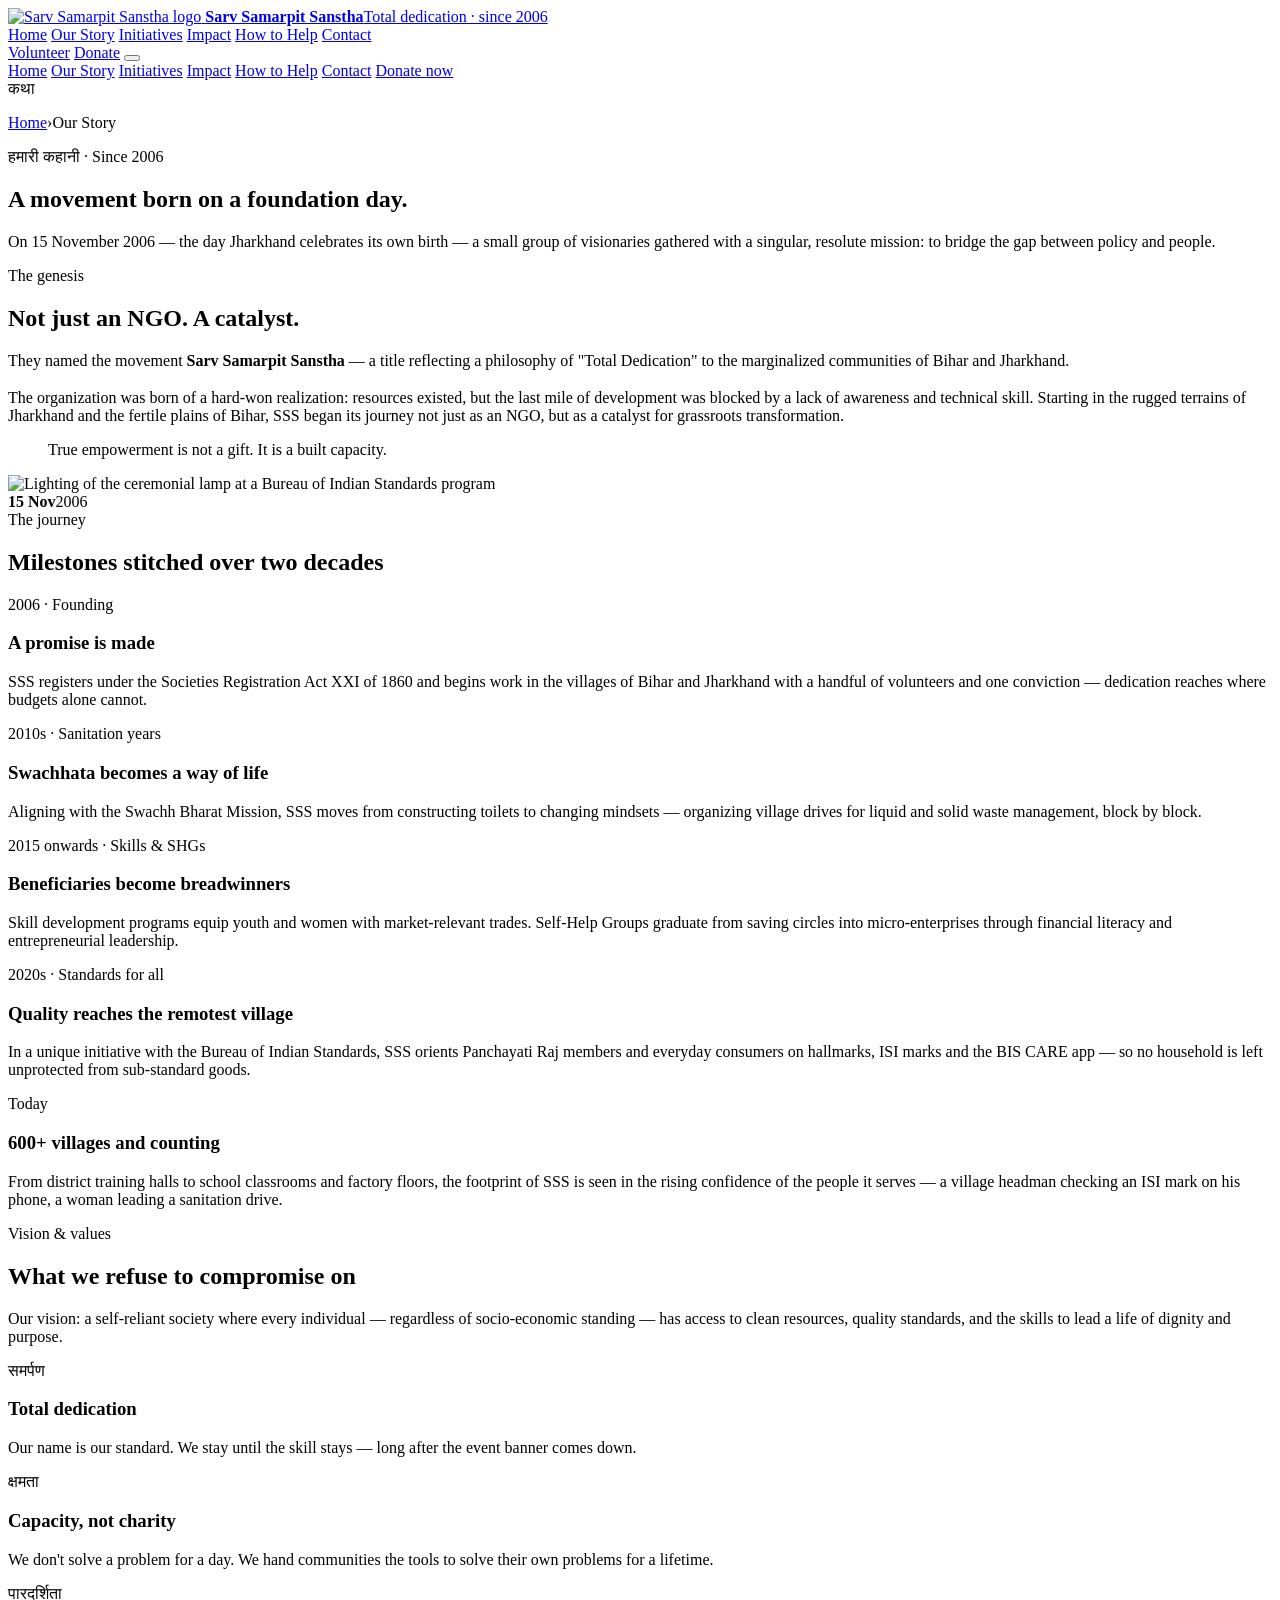
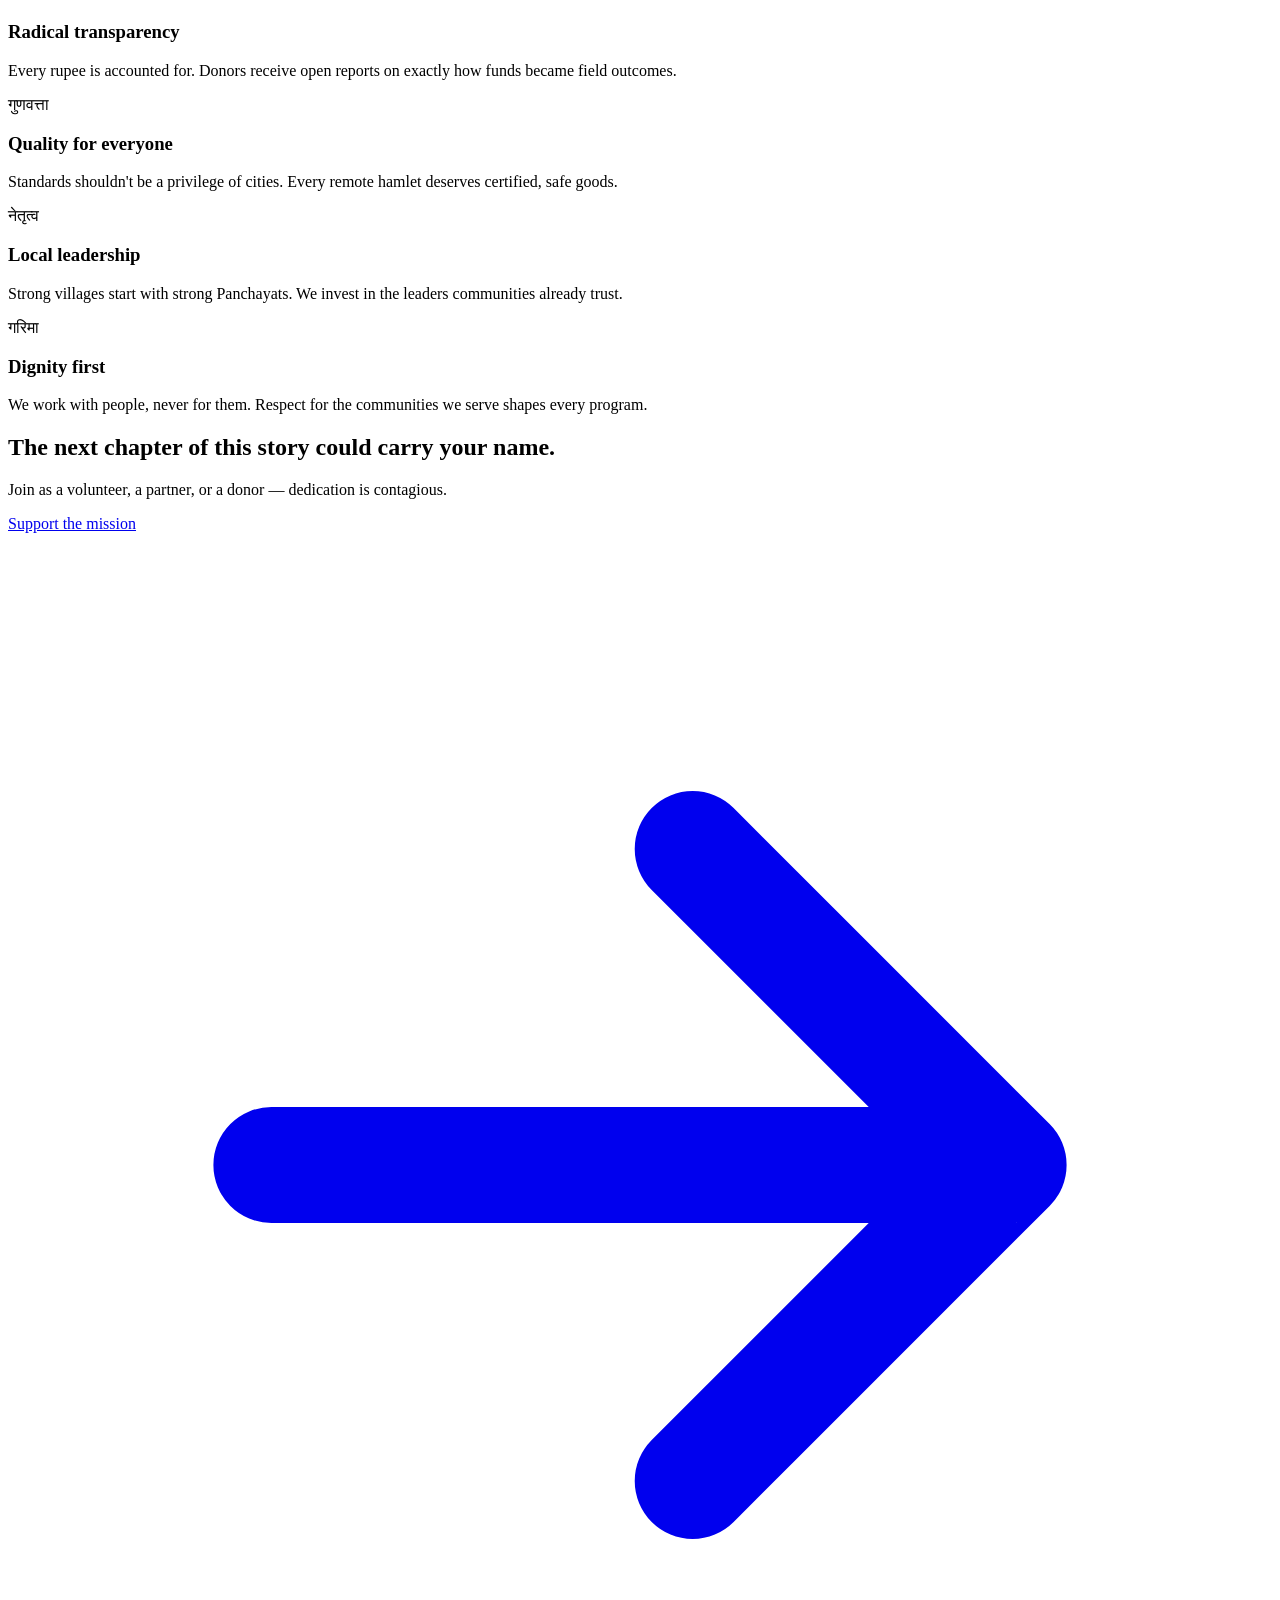
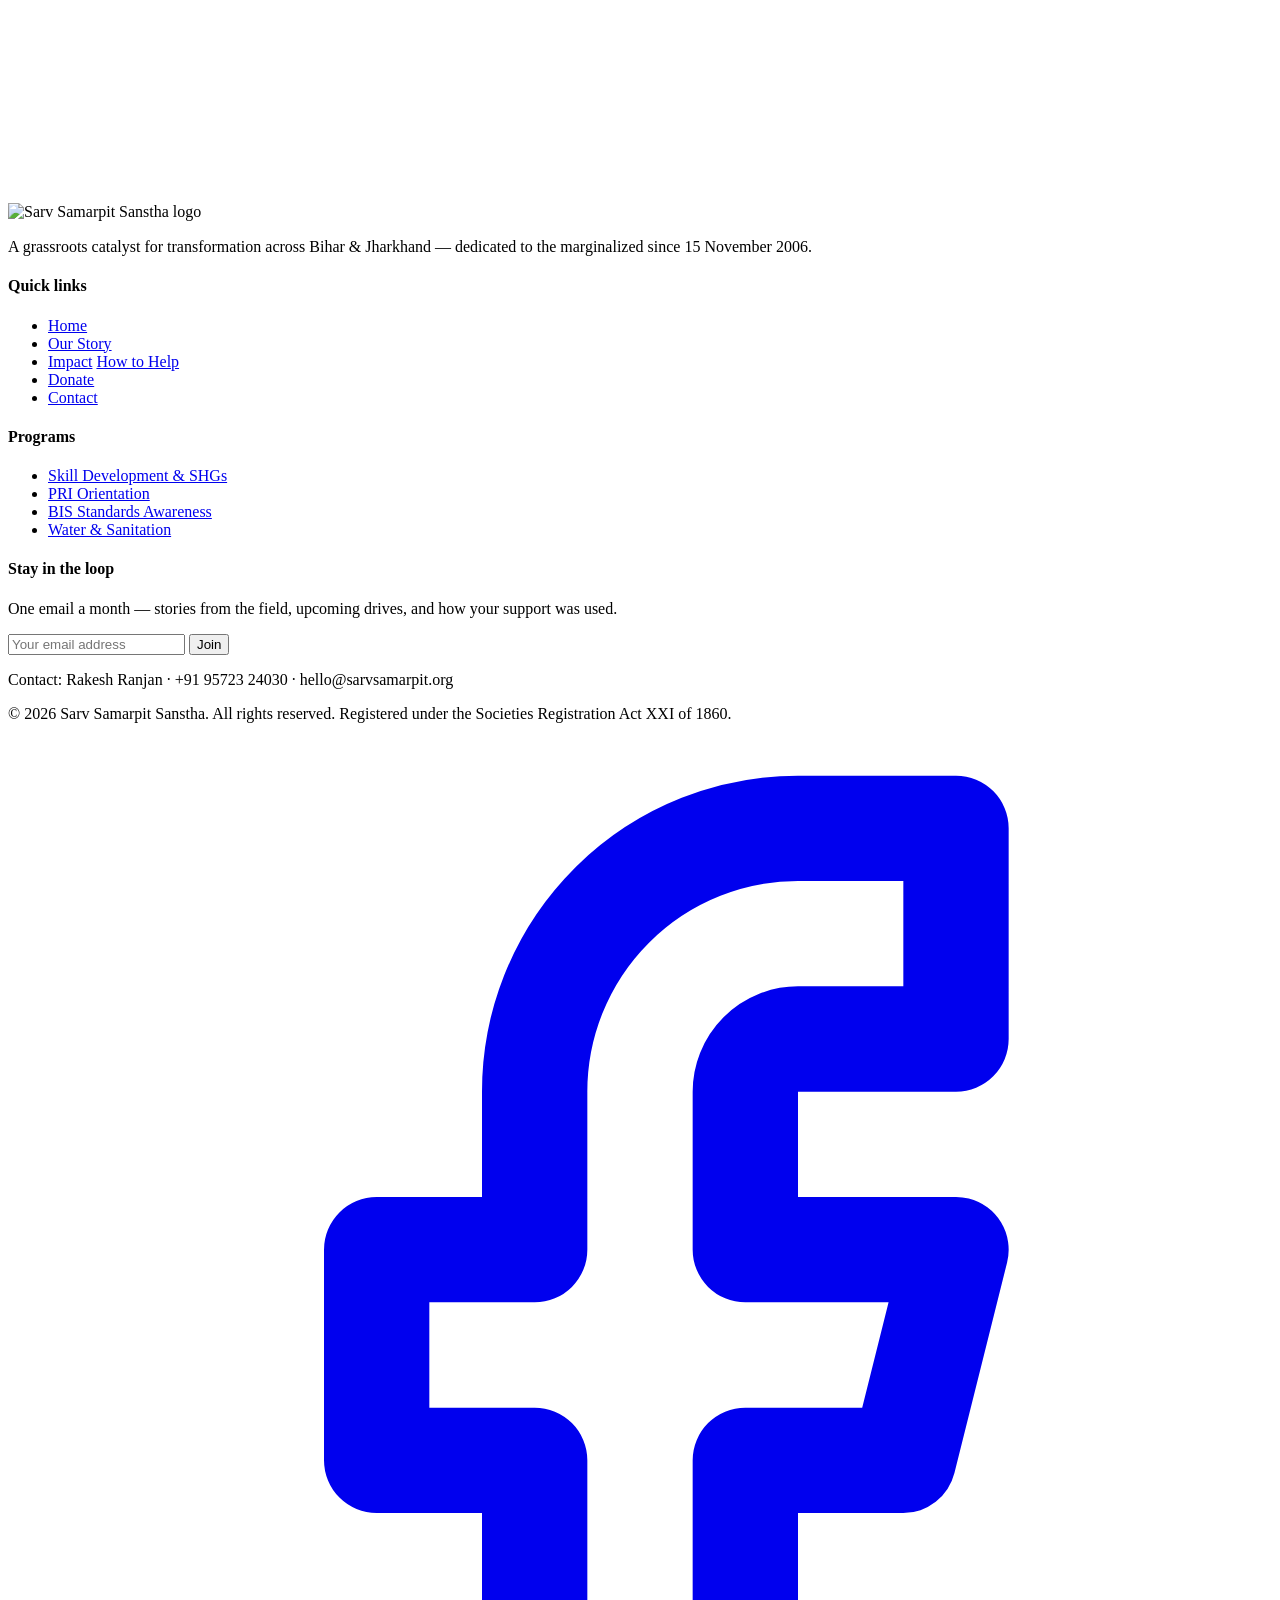
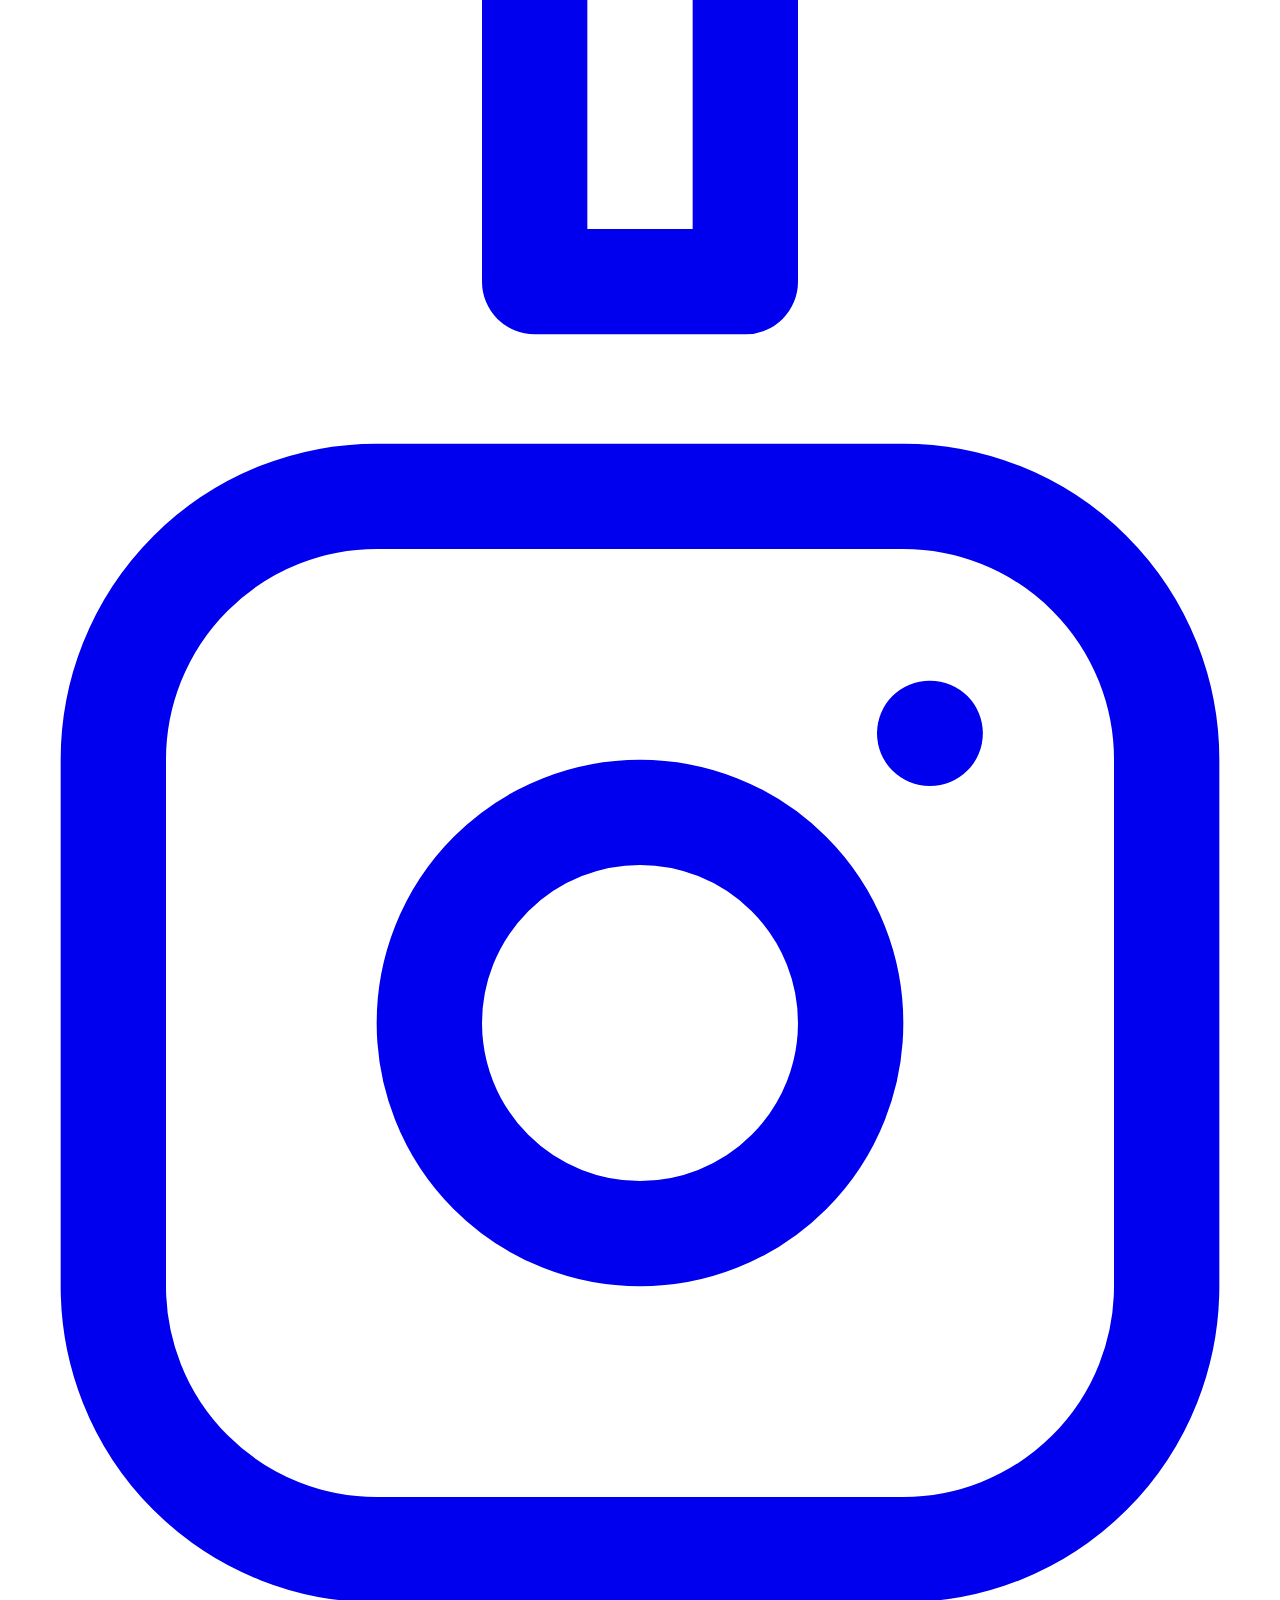
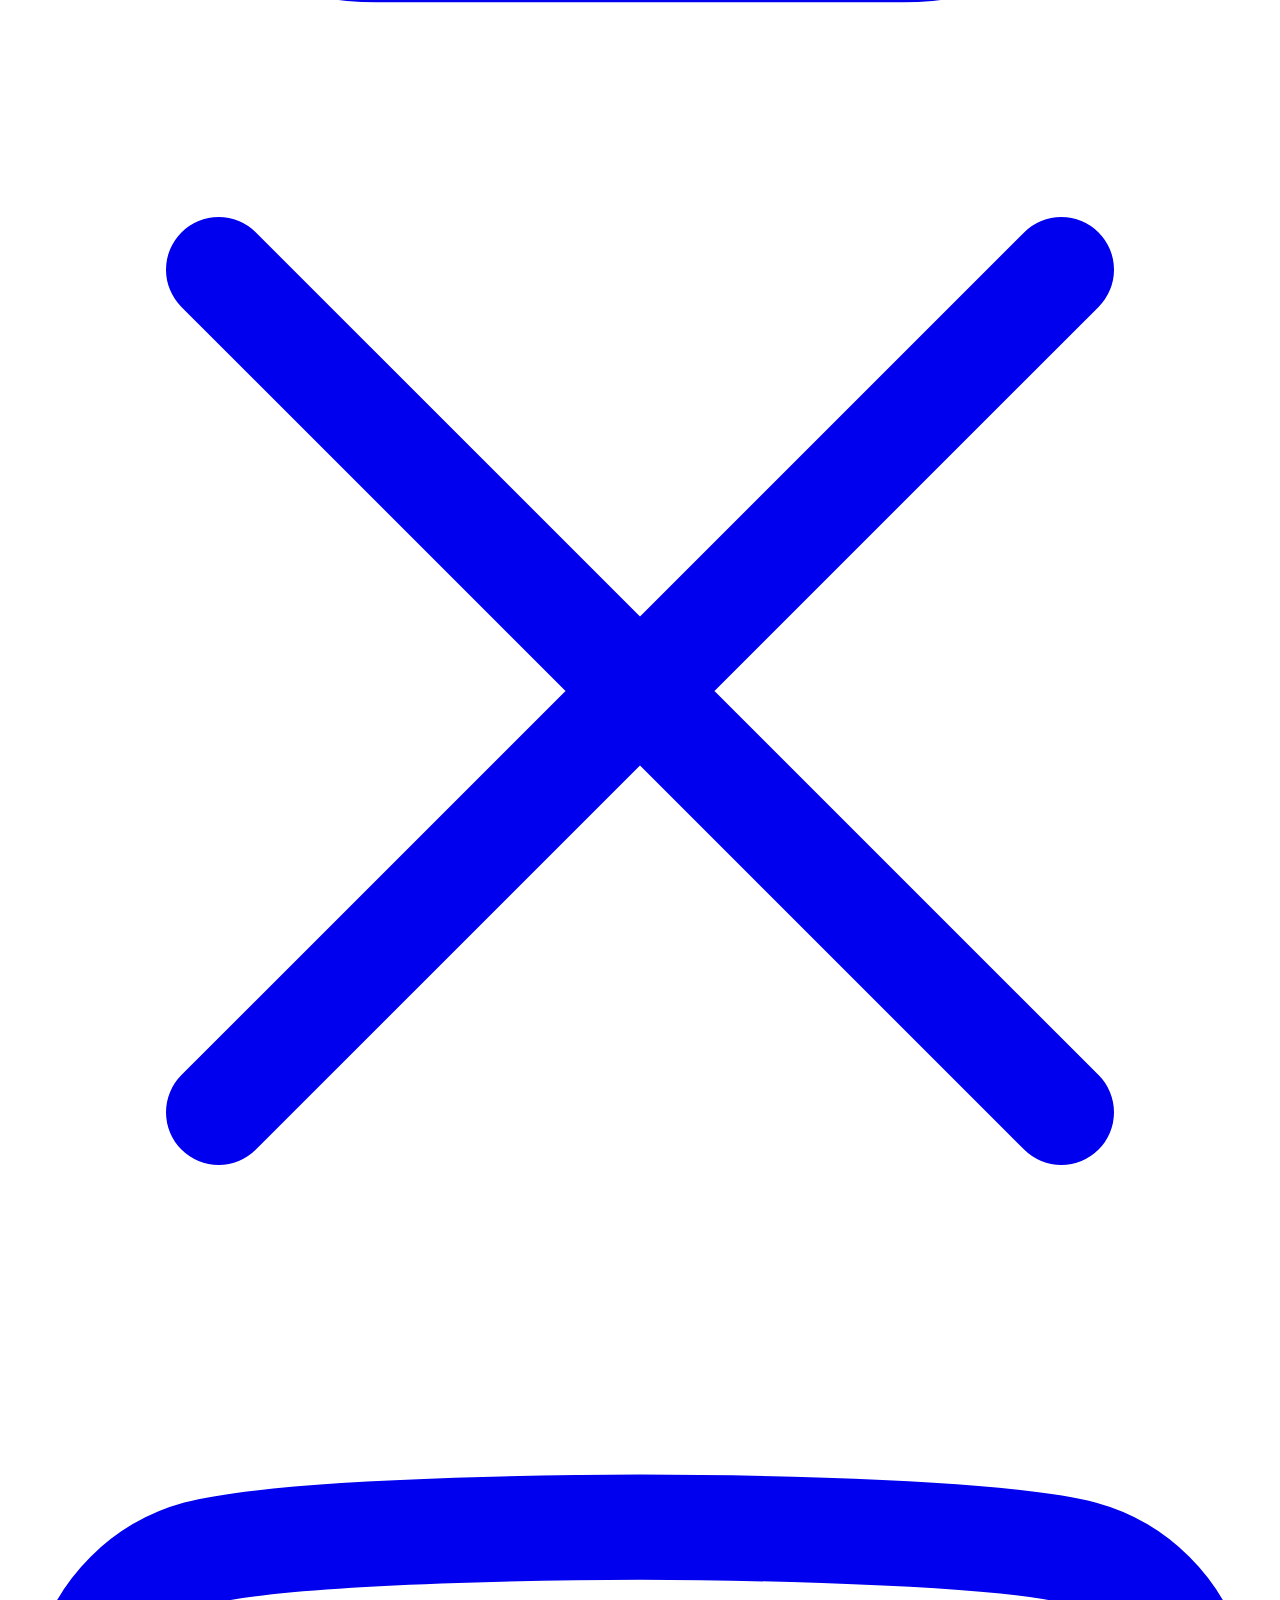
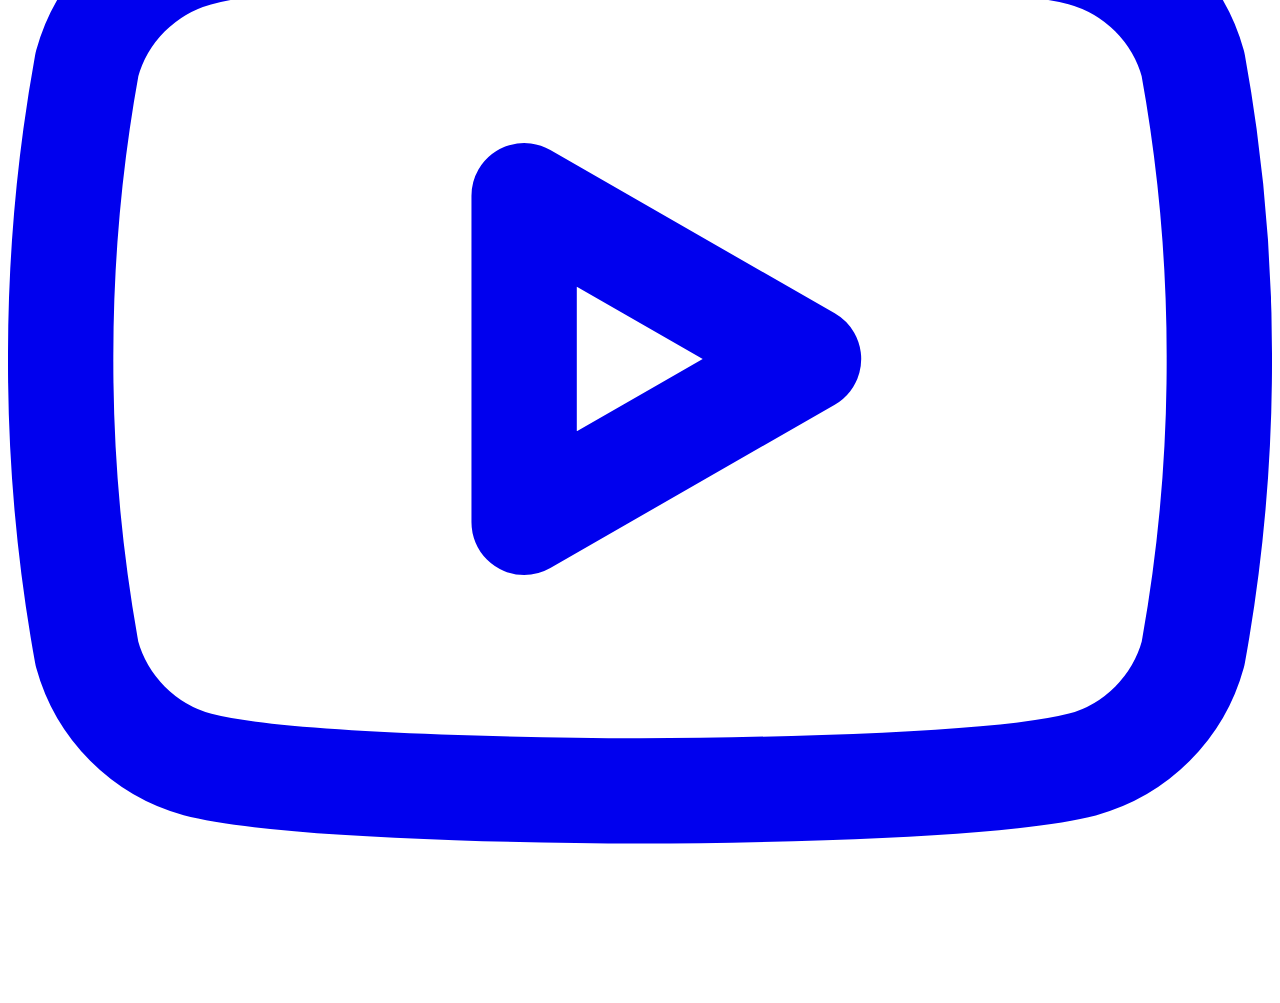
==== about.html @ 8f4f0a54 "First commit" ====
<!DOCTYPE html>
<html lang="en">
<head>
<meta charset="UTF-8" />
<meta name="viewport" content="width=device-width, initial-scale=1.0" />
<title>Our Story — Sarv Samarpit Sanstha</title>
<meta name="description" content="The genesis of Sarv Samarpit Sanstha — founded on 15 November 2006 to bridge the gap between policy and people in Bihar & Jharkhand." />
<link rel="preconnect" href="https://fonts.googleapis.com" />
<link rel="preconnect" href="https://fonts.gstatic.com" crossorigin />
<link href="https://fonts.googleapis.com/css2?family=Fraunces:opsz,wght@9..144,400;9..144,500;9..144,560;9..144,650&family=Instrument+Sans:wght@400;500;600;700&family=Hind:wght@500;600;700&display=swap" rel="stylesheet" />
<link rel="stylesheet" href="assets/style.css" />
</head>
<body>

<header class="site-header">
  <div class="wrap nav">
    <a class="brand" href="index.html" aria-label="Sarv Samarpit Sanstha — home">
      <img class="brand-logo" src="assets/img/logo.png" alt="Sarv Samarpit Sanstha logo" />
      <span class="brand-name"><b>Sarv Samarpit Sanstha</b><span>Total dedication · since 2006</span></span>
    </a>
    <nav class="nav-links" aria-label="Primary">
      <a href="index.html">Home</a>
      <a href="about.html">Our Story</a>
      <a href="initiatives.html">Initiatives</a>
      <a href="impact.html">Impact</a>
      <a href="help.html">How to Help</a>
      <a href="contact.html">Contact</a>
    </nav>
    <div class="nav-cta">
      <a class="btn btn-ghost nav-donate" href="help.html#volunteer">Volunteer</a>
      <a class="btn btn-gold nav-donate" href="donate.html">Donate</a>
      <button class="nav-burger" aria-label="Open menu" aria-expanded="false"><span></span><span></span><span></span></button>
    </div>
  </div>
  <div class="mobile-menu">
    <a href="index.html">Home</a>
    <a href="about.html">Our Story</a>
    <a href="initiatives.html">Initiatives</a>
    <a href="impact.html">Impact</a>
      <a href="help.html">How to Help</a>
    <a href="contact.html">Contact</a>
    <a class="btn btn-gold" href="donate.html">Donate now</a>
  </div>
</header>

<main>

<section class="page-hero">
  <span class="hero-dev-watermark" aria-hidden="true">कथा</span>
  <div class="wrap">
    <p class="crumbs"><a href="index.html">Home</a><span>›</span>Our Story</p>
    <span class="eyebrow"><span class="dev">हमारी कहानी</span> · Since 2006</span>
    <h1>A movement born on a foundation day.</h1>
    <p class="lede">On 15 November 2006 — the day Jharkhand celebrates its own birth — a small group of visionaries gathered with a singular, resolute mission: to bridge the gap between policy and people.</p>
  </div>
</section>

<section class="section tinted">
  <div class="wrap story">
    <div class="reveal">
      <span class="eyebrow">The genesis</span>
      <h2>Not just an NGO. A catalyst.</h2>
      <p class="lede" style="margin-bottom:1.2rem">They named the movement <strong>Sarv Samarpit Sanstha</strong> — a title reflecting a philosophy of "Total Dedication" to the marginalized communities of Bihar and Jharkhand.</p>
      <p style="color:var(--ink-soft)">The organization was born of a hard-won realization: resources existed, but the last mile of development was blocked by a lack of awareness and technical skill. Starting in the rugged terrains of Jharkhand and the fertile plains of Bihar, SSS began its journey not just as an NGO, but as a catalyst for grassroots transformation.</p>
      <blockquote class="pull">True empowerment is not a gift. It is a built capacity.</blockquote>
    </div>
    <div class="story-media reveal" data-delay="1">
      <img src="assets/img/lamp-lighting.jpg" alt="Lighting of the ceremonial lamp at a Bureau of Indian Standards program" loading="lazy" />
      <div class="badge-year"><span><b>15 Nov</b>2006</span></div>
    </div>
  </div>
</section>

<section class="section">
  <div class="wrap">
    <div class="section-head center reveal">
      <span class="eyebrow">The journey</span>
      <h2>Milestones stitched over two decades</h2>
    </div>
    <div class="timeline">
      <div class="tl-item reveal">
        <span class="tl-dot" aria-hidden="true"></span>
        <span class="when">2006 · Founding</span>
        <h3>A promise is made</h3>
        <p>SSS registers under the Societies Registration Act XXI of 1860 and begins work in the villages of Bihar and Jharkhand with a handful of volunteers and one conviction — dedication reaches where budgets alone cannot.</p>
      </div>
      <div class="tl-item reveal">
        <span class="tl-dot" aria-hidden="true"></span>
        <span class="when">2010s · Sanitation years</span>
        <h3>Swachhata becomes a way of life</h3>
        <p>Aligning with the Swachh Bharat Mission, SSS moves from constructing toilets to changing mindsets — organizing village drives for liquid and solid waste management, block by block.</p>
      </div>
      <div class="tl-item reveal">
        <span class="tl-dot" aria-hidden="true"></span>
        <span class="when">2015 onwards · Skills &amp; SHGs</span>
        <h3>Beneficiaries become breadwinners</h3>
        <p>Skill development programs equip youth and women with market-relevant trades. Self-Help Groups graduate from saving circles into micro-enterprises through financial literacy and entrepreneurial leadership.</p>
      </div>
      <div class="tl-item reveal">
        <span class="tl-dot" aria-hidden="true"></span>
        <span class="when">2020s · Standards for all</span>
        <h3>Quality reaches the remotest village</h3>
        <p>In a unique initiative with the Bureau of Indian Standards, SSS orients Panchayati Raj members and everyday consumers on hallmarks, ISI marks and the BIS CARE app — so no household is left unprotected from sub-standard goods.</p>
      </div>
      <div class="tl-item reveal">
        <span class="tl-dot" aria-hidden="true"></span>
        <span class="when">Today</span>
        <h3>600+ villages and counting</h3>
        <p>From district training halls to school classrooms and factory floors, the footprint of SSS is seen in the rising confidence of the people it serves — a village headman checking an ISI mark on his phone, a woman leading a sanitation drive.</p>
      </div>
    </div>
  </div>
</section>

<section class="section tinted">
  <div class="wrap">
    <div class="section-head reveal">
      <span class="eyebrow">Vision &amp; values</span>
      <h2>What we refuse to compromise on</h2>
      <p class="lede">Our vision: a self-reliant society where every individual — regardless of socio-economic standing — has access to clean resources, quality standards, and the skills to lead a life of dignity and purpose.</p>
    </div>
    <div class="values-grid">
      <div class="value-card reveal">
        <span class="dev">समर्पण</span>
        <h3>Total dedication</h3>
        <p>Our name is our standard. We stay until the skill stays — long after the event banner comes down.</p>
      </div>
      <div class="value-card reveal" data-delay="1">
        <span class="dev">क्षमता</span>
        <h3>Capacity, not charity</h3>
        <p>We don't solve a problem for a day. We hand communities the tools to solve their own problems for a lifetime.</p>
      </div>
      <div class="value-card reveal" data-delay="2">
        <span class="dev">पारदर्शिता</span>
        <h3>Radical transparency</h3>
        <p>Every rupee is accounted for. Donors receive open reports on exactly how funds became field outcomes.</p>
      </div>
      <div class="value-card reveal">
        <span class="dev">गुणवत्ता</span>
        <h3>Quality for everyone</h3>
        <p>Standards shouldn't be a privilege of cities. Every remote hamlet deserves certified, safe goods.</p>
      </div>
      <div class="value-card reveal" data-delay="1">
        <span class="dev">नेतृत्व</span>
        <h3>Local leadership</h3>
        <p>Strong villages start with strong Panchayats. We invest in the leaders communities already trust.</p>
      </div>
      <div class="value-card reveal" data-delay="2">
        <span class="dev">गरिमा</span>
        <h3>Dignity first</h3>
        <p>We work with people, never for them. Respect for the communities we serve shapes every program.</p>
      </div>
    </div>
  </div>
</section>

<section class="section">
  <div class="wrap">
    <div class="cta-strip reveal">
      <div>
        <h2>The next chapter of this story could carry your name.</h2>
        <p>Join as a volunteer, a partner, or a donor — dedication is contagious.</p>
      </div>
      <a class="btn btn-gold" href="donate.html">Support the mission
        <svg viewBox="0 0 24 24" fill="none" stroke="currentColor" stroke-width="2.2" stroke-linecap="round" stroke-linejoin="round"><path d="M5 12h14M13 6l6 6-6 6"/></svg>
      </a>
    </div>
  </div>
</section>

</main>

<footer class="site-footer">
  <div class="wrap footer-top">
    <div class="footer-brand">
      <img class="brand-logo" src="assets/img/logo.png" alt="Sarv Samarpit Sanstha logo" />
      <b style="font-family:var(--font-display);color:#fff;font-size:1.15rem">Sarv Samarpit Sanstha</b>
      <p>A grassroots catalyst for transformation across Bihar &amp; Jharkhand — dedicated to the marginalized since 15 November 2006.</p>
    </div>
    <div>
      <h4>Quick links</h4>
      <ul>
        <li><a href="index.html">Home</a></li>
        <li><a href="about.html">Our Story</a></li>
        <li><a href="impact.html">Impact</a>
      <a href="help.html">How to Help</a></li>
        <li><a href="donate.html">Donate</a></li>
        <li><a href="contact.html">Contact</a></li>
      </ul>
    </div>
    <div>
      <h4>Programs</h4>
      <ul>
        <li><a href="initiatives.html#skills">Skill Development &amp; SHGs</a></li>
        <li><a href="initiatives.html#pri">PRI Orientation</a></li>
        <li><a href="initiatives.html#bis">BIS Standards Awareness</a></li>
        <li><a href="initiatives.html#wash">Water &amp; Sanitation</a></li>
      </ul>
    </div>
    <div class="newsletter">
      <h4>Stay in the loop</h4>
      <p>One email a month — stories from the field, upcoming drives, and how your support was used.</p>
      <form class="newsletter-form" data-demo="Thank you! You're on the list.">
        <input type="email" required placeholder="Your email address" aria-label="Email address" />
        <button type="submit">Join</button>
      </form>
      <p class="footer-note">Contact: Rakesh Ranjan · +91 95723 24030 · hello@sarvsamarpit.org</p>
    </div>
  </div>
  <div class="wrap footer-bottom">
    <span>© 2026 Sarv Samarpit Sanstha. All rights reserved. Registered under the Societies Registration Act XXI of 1860.</span>
    <div class="socials">
      <a href="#" aria-label="Facebook"><svg viewBox="0 0 24 24" fill="none" stroke="currentColor" stroke-width="2" stroke-linecap="round" stroke-linejoin="round"><path d="M18 2h-3a5 5 0 0 0-5 5v3H7v4h3v8h4v-8h3l1-4h-4V7a1 1 0 0 1 1-1h3z"/></svg></a>
      <a href="#" aria-label="Instagram"><svg viewBox="0 0 24 24" fill="none" stroke="currentColor" stroke-width="2" stroke-linecap="round" stroke-linejoin="round"><rect x="2" y="2" width="20" height="20" rx="5"/><circle cx="12" cy="12" r="4"/><path d="M17.5 6.5h.01"/></svg></a>
      <a href="#" aria-label="X (Twitter)"><svg viewBox="0 0 24 24" fill="none" stroke="currentColor" stroke-width="2" stroke-linecap="round" stroke-linejoin="round"><path d="m4 4 16 16M20 4 4 20"/></svg></a>
      <a href="#" aria-label="YouTube"><svg viewBox="0 0 24 24" fill="none" stroke="currentColor" stroke-width="2" stroke-linecap="round" stroke-linejoin="round"><path d="M22.5 6.4a3 3 0 0 0-2.1-2.1C18.5 3.8 12 3.8 12 3.8s-6.5 0-8.4.5A3 3 0 0 0 1.5 6.4 31 31 0 0 0 1 12a31 31 0 0 0 .5 5.6 3 3 0 0 0 2.1 2.1c1.9.5 8.4.5 8.4.5s6.5 0 8.4-.5a3 3 0 0 0 2.1-2.1A31 31 0 0 0 23 12a31 31 0 0 0-.5-5.6z"/><path d="m9.8 15.1 5.4-3.1-5.4-3.1v6.2z"/></svg></a>
    </div>
  </div>
</footer>

<script src="assets/script.js"></script>
</body>
</html>
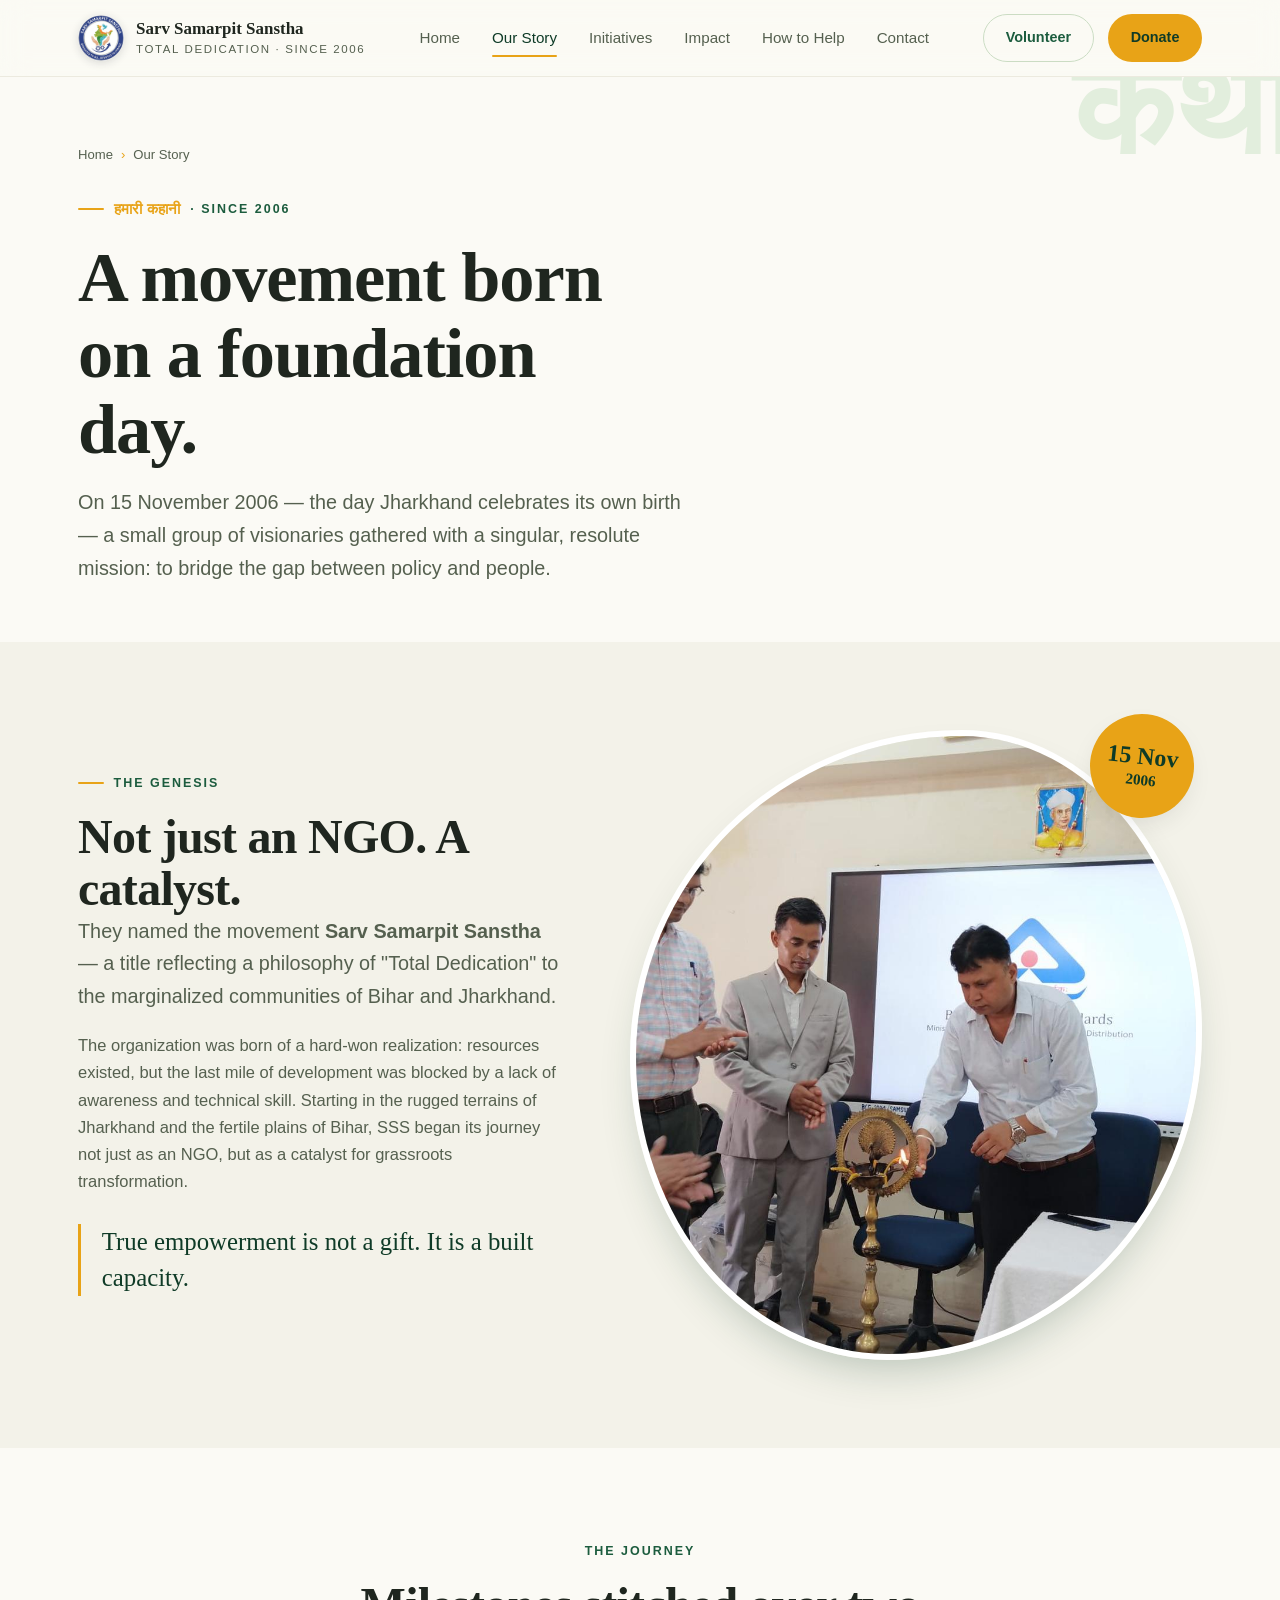
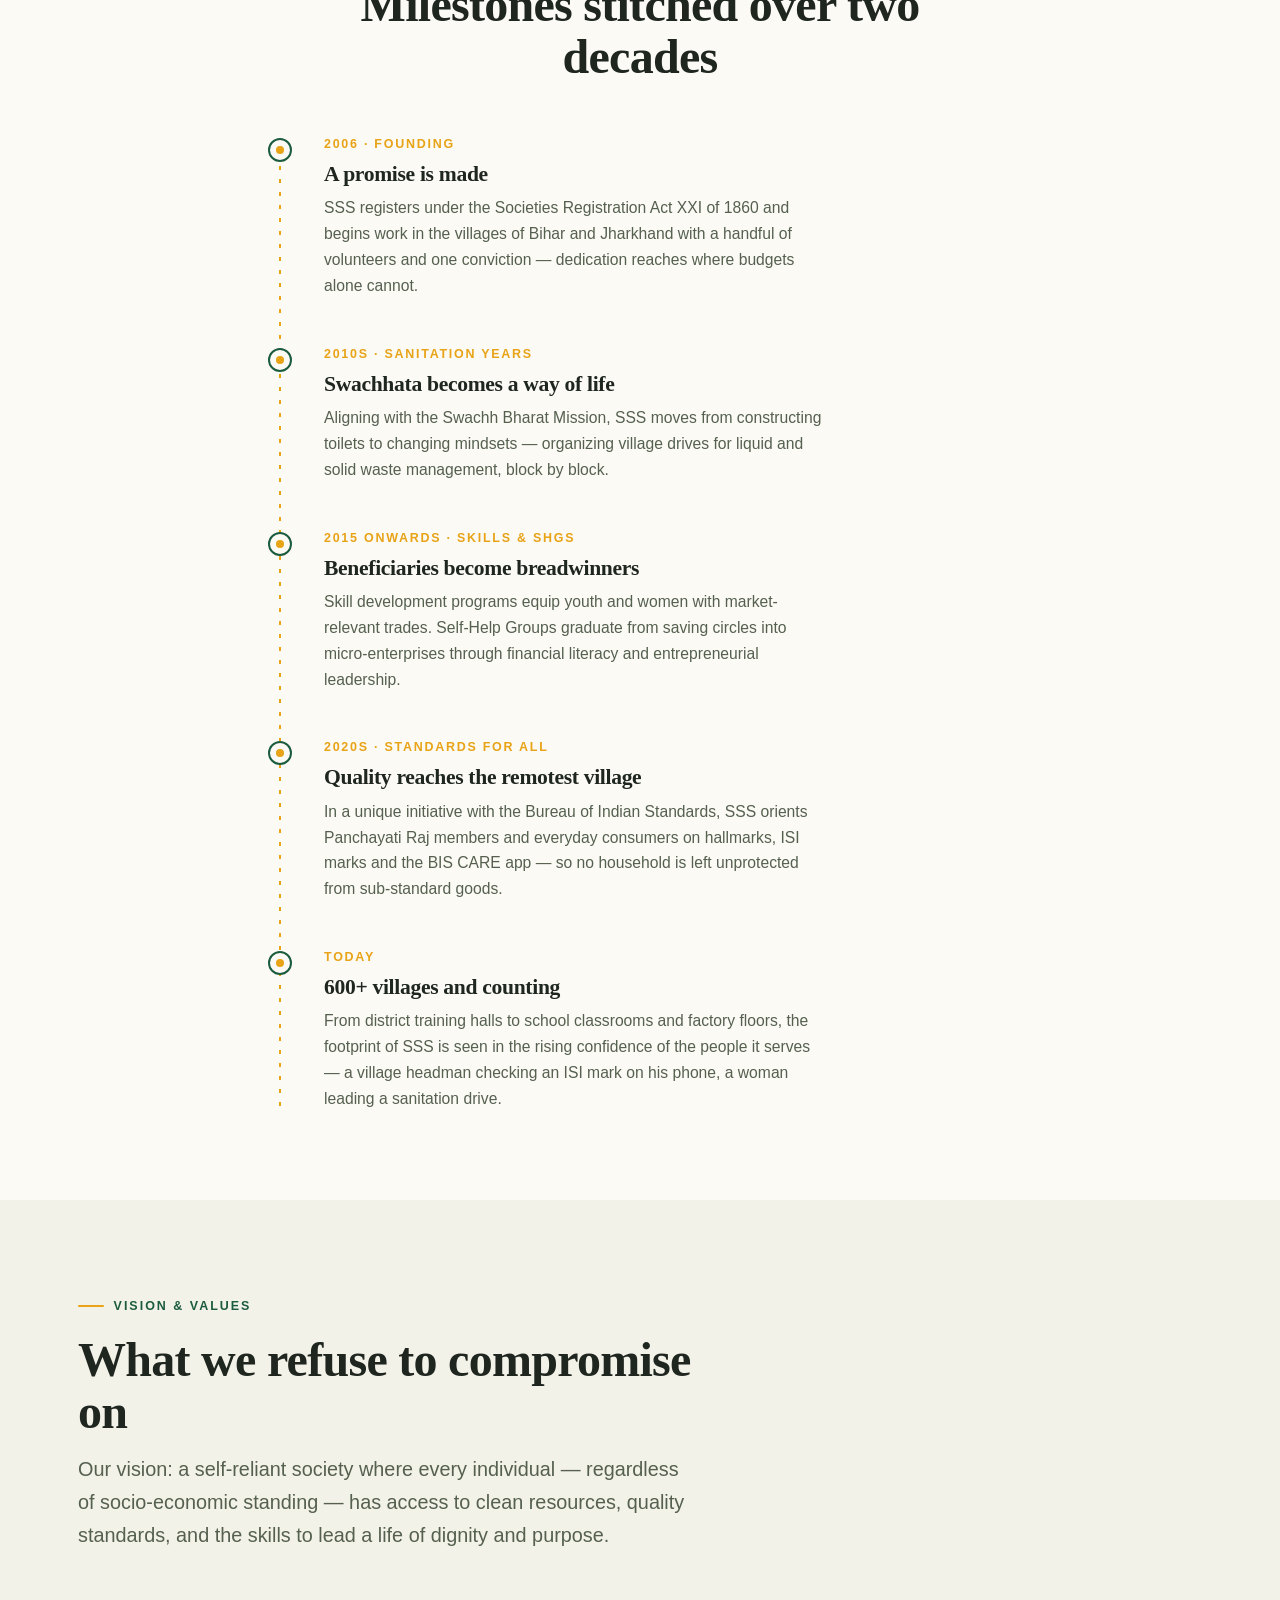
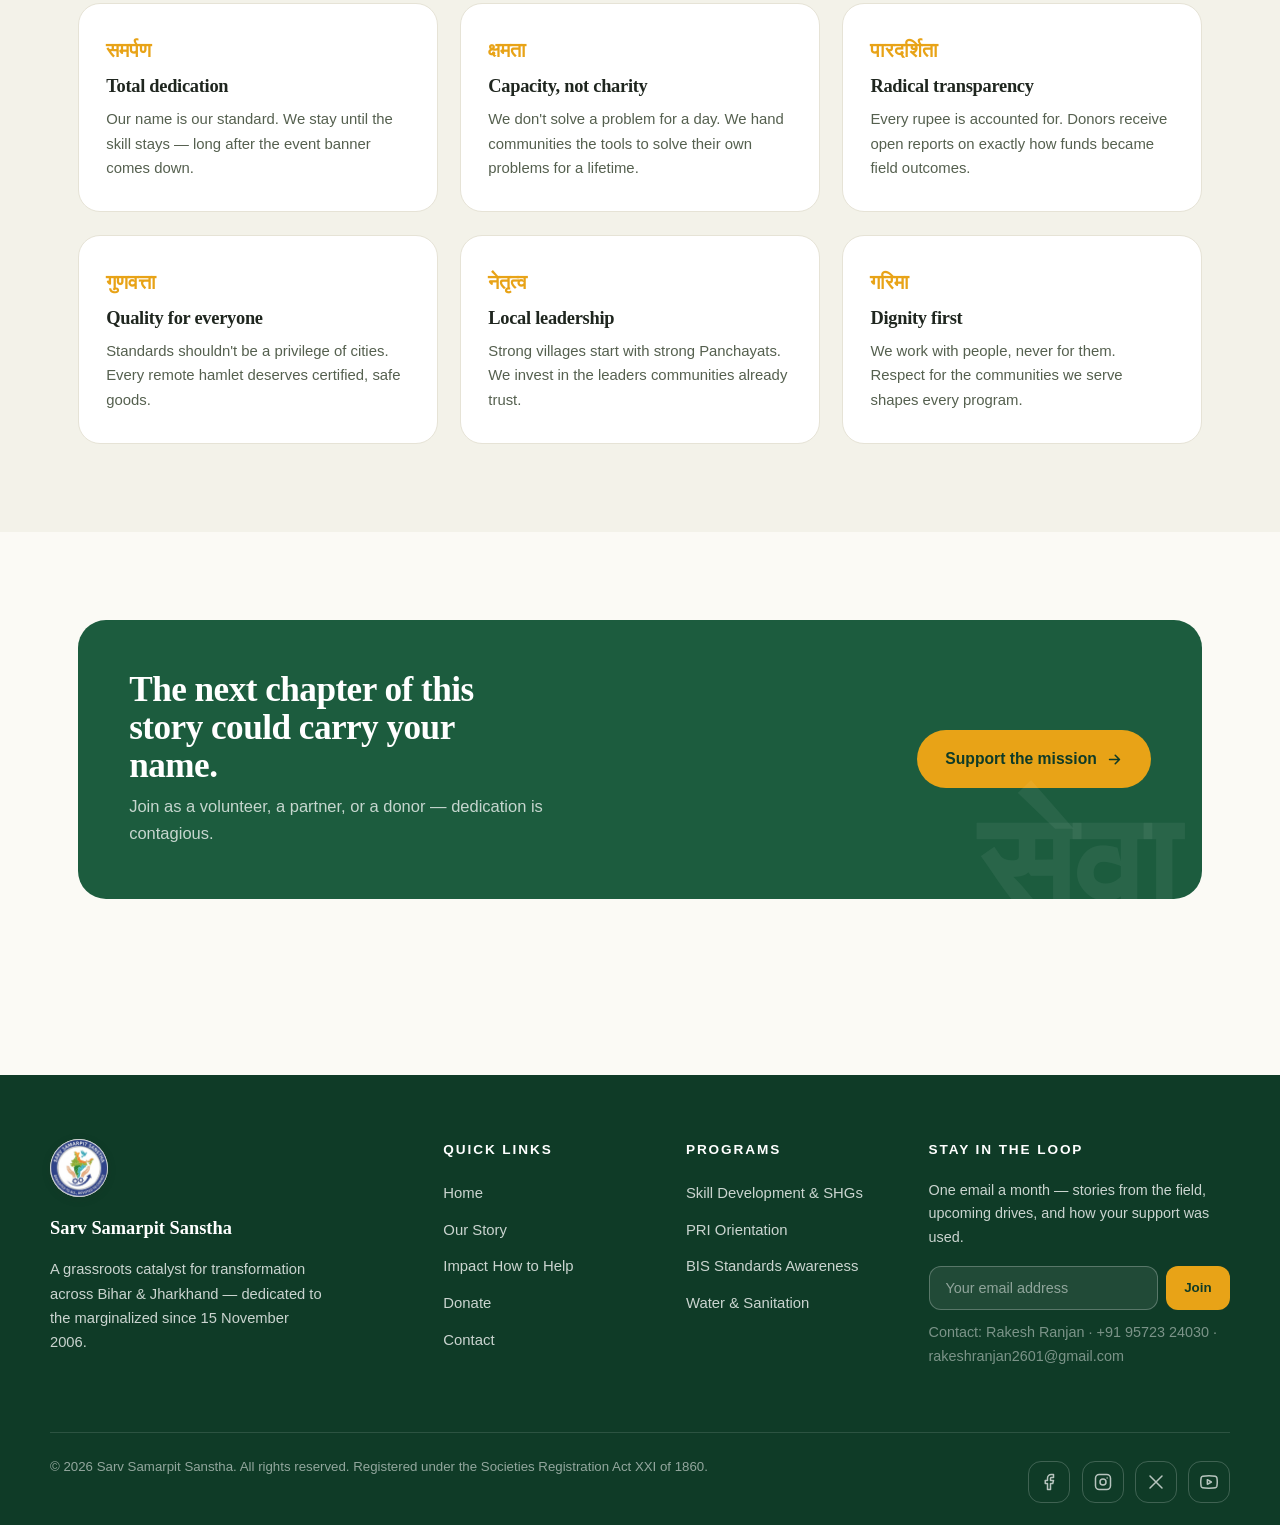
==== commit 71e9907f: "email id changed." ====
--- a/about.html
+++ b/about.html
@@ -204,7 +204,7 @@
         <input type="email" required placeholder="Your email address" aria-label="Email address" />
         <button type="submit">Join</button>
       </form>
-      <p class="footer-note">Contact: Rakesh Ranjan · +91 95723 24030 · hello@sarvsamarpit.org</p>
+      <p class="footer-note">Contact: Rakesh Ranjan · +91 95723 24030 · rakeshranjan2601@gmail.com</p>
     </div>
   </div>
   <div class="wrap footer-bottom">
--- a/assets/style.css
+++ b/assets/style.css
@@ -0,0 +1,705 @@
+/* =============================================================
+   Sarv Samarpit Sanstha — sarvsamarpit.org
+   Design system: "Seva Thread"
+   Palette  : forest green (trust/growth) · marigold (hope/warmth)
+              warm paper neutral · deep ink
+   Type     : Fraunces (display) · Instrument Sans (body)
+              Hind (Devanagari accents)
+   ============================================================= */
+
+:root{
+  --paper:      #FBFAF5;
+  --paper-2:    #F3F2E9;
+  --ink:        #1F261F;
+  --ink-soft:   #55604F;
+  --forest:     #1C5C3E;
+  --forest-deep:#0F3B27;
+  --leaf:       #E2EEDD;
+  --leaf-line:  #CBDCC3;
+  --marigold:   #E8A317;
+  --marigold-soft:#FBEED2;
+  --line:       #E6E3D6;
+  --white:      #FFFFFF;
+
+  --font-display:"Fraunces", Georgia, "Times New Roman", serif;
+  --font-body:  "Instrument Sans", "Segoe UI", -apple-system, Helvetica, Arial, sans-serif;
+  --font-dev:   "Hind", "Noto Sans Devanagari", sans-serif;
+
+  --radius-card: 22px;
+  --radius-blob: 58% 42% 55% 45% / 52% 48% 52% 48%;
+  --shadow-soft: 0 10px 30px -12px rgba(31,38,31,.18);
+  --shadow-lift: 0 22px 45px -18px rgba(15,59,39,.30);
+  --wrap: 1180px;
+  --ease: cubic-bezier(.22,.75,.34,1);
+}
+
+*{margin:0;padding:0;box-sizing:border-box}
+html{scroll-behavior:smooth}
+body{
+  font-family:var(--font-body);
+  background:var(--paper);
+  color:var(--ink);
+  line-height:1.65;
+  font-size:16.5px;
+  -webkit-font-smoothing:antialiased;
+  overflow-x:hidden;
+}
+img{max-width:100%;display:block}
+a{color:inherit;text-decoration:none}
+ul{list-style:none}
+button{font-family:inherit;cursor:pointer}
+
+::selection{background:var(--marigold-soft);color:var(--forest-deep)}
+
+.wrap{max-width:var(--wrap);margin:0 auto;padding:0 28px}
+
+/* ---------- Typography ---------- */
+h1,h2,h3,.display{
+  font-family:var(--font-display);
+  font-weight:560;
+  line-height:1.08;
+  letter-spacing:-.015em;
+  color:var(--ink);
+}
+h1{font-size:clamp(2.6rem,5.6vw,4.4rem)}
+h2{font-size:clamp(2rem,3.9vw,3rem)}
+h3{font-size:1.35rem;line-height:1.3}
+.lede{
+  font-size:clamp(1.05rem,1.6vw,1.24rem);
+  color:var(--ink-soft);
+  max-width:56ch;
+}
+.eyebrow{
+  display:inline-flex;align-items:center;gap:.6rem;
+  font-size:.78rem;font-weight:600;letter-spacing:.16em;
+  text-transform:uppercase;color:var(--forest);
+  margin-bottom:1.1rem;
+}
+.eyebrow::before{
+  content:"";width:26px;height:2px;background:var(--marigold);
+  border-radius:2px;
+}
+.eyebrow .dev{
+  font-family:var(--font-dev);font-weight:600;letter-spacing:.02em;
+  text-transform:none;color:var(--marigold);font-size:.92rem;
+}
+em.hl{
+  font-style:normal;position:relative;white-space:nowrap;
+}
+em.hl::after{
+  content:"";position:absolute;left:-2%;right:-2%;bottom:.06em;height:.34em;
+  background:var(--marigold-soft);z-index:-1;border-radius:3px;
+}
+
+/* ---------- Buttons ---------- */
+.btn{
+  display:inline-flex;align-items:center;gap:.55rem;
+  padding:.95rem 1.7rem;border-radius:999px;
+  font-weight:600;font-size:.98rem;border:1.5px solid transparent;
+  transition:transform .25s var(--ease), box-shadow .25s var(--ease),
+             background .25s, color .25s, border-color .25s;
+}
+.btn svg{width:17px;height:17px;transition:transform .25s var(--ease)}
+.btn:hover svg{transform:translateX(3px)}
+.btn-primary{background:var(--forest);color:#fff;box-shadow:var(--shadow-soft)}
+.btn-primary:hover{background:var(--forest-deep);transform:translateY(-2px);box-shadow:var(--shadow-lift)}
+.btn-gold{background:var(--marigold);color:var(--forest-deep)}
+.btn-gold:hover{background:#F4B32E;transform:translateY(-2px);box-shadow:var(--shadow-lift)}
+.btn-ghost{border-color:var(--leaf-line);color:var(--forest);background:transparent}
+.btn-ghost:hover{border-color:var(--forest);background:var(--leaf)}
+.btn-light{background:#fff;color:var(--forest-deep)}
+.btn-light:hover{transform:translateY(-2px);box-shadow:var(--shadow-lift)}
+
+/* ---------- Header ---------- */
+.site-header{
+  position:sticky;top:0;z-index:60;
+  backdrop-filter:blur(14px);
+  background:rgba(251,250,245,.82);
+  border-bottom:1px solid rgba(230,227,214,.7);
+  transition:box-shadow .3s;
+}
+.site-header.scrolled{box-shadow:0 6px 24px -14px rgba(31,38,31,.25)}
+.nav{
+  display:flex;align-items:center;justify-content:space-between;
+  height:76px;
+}
+.brand{display:flex;align-items:center;gap:.75rem}
+.brand-mark{
+  width:42px;height:42px;flex:none;border-radius:14px 14px 14px 4px;
+  background:linear-gradient(140deg,var(--forest) 55%,var(--forest-deep));
+  display:grid;place-items:center;color:var(--marigold);
+  font-family:var(--font-dev);font-weight:700;font-size:1.05rem;
+}
+.brand-name{line-height:1.15}
+.brand-name b{font-family:var(--font-display);font-weight:600;font-size:1.06rem;display:block}
+.brand-name span{font-size:.72rem;letter-spacing:.14em;text-transform:uppercase;color:var(--ink-soft)}
+.nav-links{display:flex;align-items:center;gap:2rem;font-weight:500;font-size:.95rem}
+.nav-links a{position:relative;padding:.3rem 0;color:var(--ink-soft);transition:color .2s}
+.nav-links a::after{
+  content:"";position:absolute;left:0;bottom:-2px;height:2px;width:0;
+  background:var(--marigold);border-radius:2px;transition:width .25s var(--ease);
+}
+.nav-links a:hover,.nav-links a.active{color:var(--forest-deep)}
+.nav-links a:hover::after,.nav-links a.active::after{width:100%}
+.nav-cta{display:flex;align-items:center;gap:.9rem}
+.nav-donate{padding:.68rem 1.35rem;font-size:.9rem}
+.nav-burger{
+  display:none;width:44px;height:44px;border:1.5px solid var(--line);
+  border-radius:12px;background:#fff;flex-direction:column;gap:5px;
+  align-items:center;justify-content:center;
+}
+.nav-burger span{width:18px;height:2px;background:var(--ink);border-radius:2px;transition:.3s var(--ease)}
+.nav-burger.open span:nth-child(1){transform:translateY(7px) rotate(45deg)}
+.nav-burger.open span:nth-child(2){opacity:0}
+.nav-burger.open span:nth-child(3){transform:translateY(-7px) rotate(-45deg)}
+
+.mobile-menu{
+  display:none;flex-direction:column;gap:.2rem;
+  padding:1rem 28px 1.6rem;border-top:1px solid var(--line);
+  background:var(--paper);
+}
+.mobile-menu a{padding:.7rem 0;font-weight:600;color:var(--ink);border-bottom:1px dashed var(--line)}
+.mobile-menu .btn{margin-top:1rem;justify-content:center}
+.mobile-menu.open{display:flex}
+
+/* ---------- Seva thread signature ---------- */
+.thread{
+  position:absolute;inset:0;pointer-events:none;z-index:0;overflow:visible;
+}
+.thread path{
+  fill:none;stroke:var(--marigold);stroke-width:2.5;
+  stroke-dasharray:3 11;stroke-linecap:round;opacity:.65;
+}
+
+/* ---------- Hero ---------- */
+.hero{position:relative;padding:4.5rem 0 5.5rem;overflow:hidden}
+.hero-grid{
+  position:relative;z-index:1;
+  display:grid;grid-template-columns:1.05fr .95fr;gap:3.5rem;align-items:center;
+}
+.hero h1{margin:0 0 1.4rem}
+.hero .lede{margin-bottom:2.2rem}
+.hero-ctas{display:flex;flex-wrap:wrap;gap:1rem;margin-bottom:2.6rem}
+.hero-proof{
+  display:flex;gap:2.2rem;flex-wrap:wrap;
+  padding-top:1.6rem;border-top:1px dashed var(--leaf-line);
+}
+.hero-proof div b{
+  font-family:var(--font-display);font-size:1.55rem;font-weight:600;
+  display:block;color:var(--forest-deep);line-height:1.1;
+}
+.hero-proof div span{font-size:.82rem;color:var(--ink-soft);letter-spacing:.04em}
+
+.hero-collage{position:relative;min-height:520px}
+.hero-collage .ph{
+  position:absolute;object-fit:cover;box-shadow:var(--shadow-lift);
+  border:5px solid #fff;
+}
+.hero-collage .ph-main{
+  width:72%;height:64%;left:0;top:4%;
+  border-radius:44% 56% 52% 48% / 46% 44% 56% 54%;
+  animation:blob-drift 14s ease-in-out infinite alternate;
+}
+.hero-collage .ph-b{
+  width:46%;height:44%;right:0;bottom:8%;
+  border-radius:52% 48% 46% 54% / 50% 56% 44% 50%;
+  animation:blob-drift 17s ease-in-out infinite alternate-reverse;
+}
+.hero-collage .stamp{
+  position:absolute;left:52%;bottom:2%;z-index:2;
+  background:var(--forest-deep);color:#fff;border-radius:18px;
+  padding:1rem 1.25rem;max-width:240px;box-shadow:var(--shadow-lift);
+  transform:rotate(-2deg);
+}
+.hero-collage .stamp .dev{
+  font-family:var(--font-dev);color:var(--marigold);font-weight:700;font-size:1.02rem;
+}
+.hero-collage .stamp p{font-size:.82rem;opacity:.85;line-height:1.45;margin-top:.2rem}
+.hero-dev-watermark{
+  position:absolute;right:-3rem;top:-1.5rem;z-index:0;
+  font-family:var(--font-dev);font-weight:700;
+  font-size:clamp(6rem,14vw,11rem);color:var(--leaf);
+  line-height:1;user-select:none;
+}
+@keyframes blob-drift{
+  from{border-radius:44% 56% 52% 48% / 46% 44% 56% 54%}
+  to{border-radius:56% 44% 46% 54% / 54% 56% 44% 46%}
+}
+
+/* ---------- Section scaffolding ---------- */
+section{position:relative}
+.section{padding:5.5rem 0}
+.section-head{max-width:640px;margin-bottom:3.2rem}
+.section-head.center{margin-inline:auto;text-align:center}
+.section-head.center .eyebrow{justify-content:center}
+.section-head.center .eyebrow::before{display:none}
+.section-head h2{margin-bottom:1rem}
+.tinted{background:var(--paper-2)}
+.forest-band{background:var(--forest-deep);color:#fff}
+.forest-band h2,.forest-band h3{color:#fff}
+.forest-band .lede{color:rgba(255,255,255,.75)}
+
+/* ---------- Reveal on scroll ---------- */
+.reveal{opacity:0;transform:translateY(26px);transition:opacity .7s var(--ease),transform .7s var(--ease)}
+.reveal.in{opacity:1;transform:none}
+.reveal[data-delay="1"]{transition-delay:.12s}
+.reveal[data-delay="2"]{transition-delay:.24s}
+.reveal[data-delay="3"]{transition-delay:.36s}
+
+/* ---------- Impact stats ---------- */
+.impact{position:relative}
+.impact-grid{
+  display:grid;grid-template-columns:repeat(3,1fr);gap:1.4rem;
+}
+.stat{
+  background:#fff;border:1px solid var(--line);border-radius:var(--radius-card);
+  padding:2rem 1.8rem;position:relative;overflow:hidden;
+  transition:transform .3s var(--ease),box-shadow .3s var(--ease);
+}
+.stat:hover{transform:translateY(-4px);box-shadow:var(--shadow-soft)}
+.stat::before{
+  content:"";position:absolute;top:0;left:0;width:100%;height:4px;
+  background:linear-gradient(90deg,var(--forest),var(--marigold));
+  opacity:0;transition:opacity .3s;
+}
+.stat:hover::before{opacity:1}
+.stat b{
+  font-family:var(--font-display);font-weight:600;
+  font-size:clamp(2.1rem,3.4vw,2.9rem);color:var(--forest-deep);
+  display:block;line-height:1;margin-bottom:.55rem;
+}
+.stat b .unit{font-size:.55em;color:var(--marigold)}
+.stat span{color:var(--ink-soft);font-size:.95rem}
+
+/* ---------- Initiative cards ---------- */
+.init-grid{display:grid;grid-template-columns:repeat(2,1fr);gap:1.8rem}
+.init-card{
+  background:#fff;border:1px solid var(--line);border-radius:var(--radius-card);
+  overflow:hidden;display:flex;flex-direction:column;
+  transition:transform .35s var(--ease),box-shadow .35s var(--ease);
+}
+.init-card:hover{transform:translateY(-6px);box-shadow:var(--shadow-lift)}
+.init-media{position:relative;aspect-ratio:16/9.5;overflow:hidden}
+.init-media img{width:100%;height:100%;object-fit:cover;transition:transform .7s var(--ease)}
+.init-card:hover .init-media img{transform:scale(1.055)}
+.init-tag{
+  position:absolute;top:14px;left:14px;
+  background:rgba(255,255,255,.92);backdrop-filter:blur(6px);
+  color:var(--forest-deep);font-size:.72rem;font-weight:700;
+  letter-spacing:.12em;text-transform:uppercase;
+  padding:.4rem .8rem;border-radius:999px;
+}
+.init-body{padding:1.7rem 1.7rem 1.9rem;display:flex;flex-direction:column;gap:.8rem;flex:1}
+.init-body p{color:var(--ink-soft);font-size:.97rem;flex:1}
+.link-more{
+  display:inline-flex;align-items:center;gap:.45rem;
+  font-weight:650;color:var(--forest);font-size:.95rem;margin-top:.3rem;
+}
+.link-more svg{width:16px;height:16px;transition:transform .25s var(--ease)}
+.init-card:hover .link-more svg,.link-more:hover svg{transform:translateX(4px)}
+
+/* ---------- Story band ---------- */
+.story{display:grid;grid-template-columns:.92fr 1.08fr;gap:4rem;align-items:center}
+.story-media{position:relative}
+.story-media img{
+  border-radius:var(--radius-blob);
+  aspect-ratio:4/4.4;object-fit:cover;width:100%;
+  border:6px solid #fff;box-shadow:var(--shadow-lift);
+}
+.story-media .badge-year{
+  position:absolute;top:-1rem;right:.5rem;background:var(--marigold);
+  color:var(--forest-deep);font-family:var(--font-display);
+  font-weight:650;border-radius:50%;width:104px;height:104px;
+  display:grid;place-items:center;text-align:center;line-height:1.15;
+  font-size:.95rem;box-shadow:var(--shadow-soft);transform:rotate(6deg);
+}
+.story-media .badge-year b{font-size:1.5rem;display:block}
+blockquote.pull{
+  font-family:var(--font-display);font-size:clamp(1.25rem,2vw,1.55rem);
+  font-weight:500;line-height:1.45;color:var(--forest-deep);
+  border-left:3px solid var(--marigold);padding-left:1.3rem;margin:1.8rem 0;
+}
+.story .attribution{font-size:.88rem;color:var(--ink-soft);letter-spacing:.03em}
+
+/* ---------- Help cards ---------- */
+.help-grid{display:grid;grid-template-columns:repeat(4,1fr);gap:1.4rem}
+.help-card{
+  background:#fff;border:1px solid var(--line);border-radius:var(--radius-card);
+  padding:2rem 1.6rem;display:flex;flex-direction:column;gap:.85rem;
+  transition:transform .3s var(--ease),box-shadow .3s var(--ease),border-color .3s;
+}
+.help-card:hover{transform:translateY(-5px);box-shadow:var(--shadow-soft);border-color:var(--leaf-line)}
+.help-icon{
+  width:52px;height:52px;border-radius:16px 16px 16px 5px;
+  background:var(--leaf);display:grid;place-items:center;color:var(--forest);
+}
+.help-icon svg{width:24px;height:24px}
+.help-card p{color:var(--ink-soft);font-size:.93rem;flex:1}
+.help-card .link-more{font-size:.9rem}
+
+/* ---------- Donate band ---------- */
+.donate-band{position:relative;overflow:hidden}
+.donate-band::before{
+  content:"";position:absolute;width:560px;height:560px;border-radius:50%;
+  background:radial-gradient(circle,rgba(232,163,23,.22),transparent 68%);
+  top:-220px;right:-140px;
+}
+.donate-band::after{
+  content:"";position:absolute;width:420px;height:420px;border-radius:50%;
+  background:radial-gradient(circle,rgba(226,238,221,.10),transparent 70%);
+  bottom:-180px;left:-120px;
+}
+.donate-inner{position:relative;z-index:1;display:grid;grid-template-columns:1.1fr .9fr;gap:3.5rem;align-items:center}
+.donate-inner h2{margin-bottom:1.1rem}
+.donate-trust{display:flex;flex-direction:column;gap:.8rem;margin-top:2rem}
+.donate-trust li{display:flex;gap:.7rem;align-items:flex-start;font-size:.95rem;color:rgba(255,255,255,.82)}
+.donate-trust svg{width:19px;height:19px;flex:none;color:var(--marigold);margin-top:.15rem}
+
+.donate-card{
+  background:#fff;color:var(--ink);border-radius:26px;padding:2.2rem;
+  box-shadow:0 30px 70px -25px rgba(0,0,0,.5);
+}
+.donate-card h3{margin-bottom:.4rem}
+.donate-card .sub{font-size:.9rem;color:var(--ink-soft);margin-bottom:1.4rem}
+.amounts{display:grid;grid-template-columns:repeat(3,1fr);gap:.7rem;margin-bottom:1rem}
+.amounts button{
+  padding:.85rem .4rem;border-radius:14px;border:1.5px solid var(--line);
+  background:#fff;font-weight:650;font-size:1rem;color:var(--ink);
+  transition:all .2s var(--ease);
+}
+.amounts button:hover{border-color:var(--forest)}
+.amounts button.sel{background:var(--forest);border-color:var(--forest);color:#fff}
+.amount-custom{
+  width:100%;padding:.9rem 1.1rem;border-radius:14px;border:1.5px solid var(--line);
+  font-size:1rem;font-family:inherit;margin-bottom:1.2rem;background:var(--paper);
+}
+.amount-custom:focus{outline:2px solid var(--marigold);border-color:transparent}
+.donate-card .btn{width:100%;justify-content:center}
+.secure-note{
+  display:flex;align-items:center;justify-content:center;gap:.5rem;
+  margin-top:1rem;font-size:.82rem;color:var(--ink-soft);
+}
+.secure-note svg{width:15px;height:15px;color:var(--forest)}
+
+/* ---------- News ---------- */
+.news-grid{display:grid;grid-template-columns:repeat(3,1fr);gap:1.8rem}
+.news-card{
+  background:#fff;border:1px solid var(--line);border-radius:var(--radius-card);
+  overflow:hidden;transition:transform .3s var(--ease),box-shadow .3s var(--ease);
+  display:flex;flex-direction:column;
+}
+.news-card:hover{transform:translateY(-5px);box-shadow:var(--shadow-soft)}
+.news-media{aspect-ratio:16/11;overflow:hidden;background:var(--paper-2)}
+.news-media img{width:100%;height:100%;object-fit:cover;object-position:top;transition:transform .6s var(--ease)}
+.news-card:hover .news-media img{transform:scale(1.04)}
+.news-body{padding:1.5rem 1.5rem 1.7rem;flex:1;display:flex;flex-direction:column;gap:.6rem}
+.news-meta{display:flex;gap:.8rem;align-items:center;font-size:.78rem;color:var(--ink-soft);letter-spacing:.05em;text-transform:uppercase;font-weight:600}
+.news-meta .dot{width:4px;height:4px;border-radius:50%;background:var(--marigold)}
+.news-body h3{font-size:1.12rem}
+.news-body p{font-size:.92rem;color:var(--ink-soft);flex:1}
+
+/* ---------- Partners ---------- */
+.partner-row{
+  display:flex;flex-wrap:wrap;justify-content:center;gap:1rem;
+}
+.partner-chip{
+  display:flex;align-items:center;gap:.6rem;
+  border:1px solid var(--line);background:#fff;border-radius:999px;
+  padding:.75rem 1.4rem;font-weight:600;font-size:.92rem;color:var(--ink-soft);
+  transition:all .25s var(--ease);
+}
+.partner-chip:hover{border-color:var(--forest);color:var(--forest-deep);transform:translateY(-2px)}
+.partner-chip svg{width:17px;height:17px;color:var(--marigold)}
+.trust-badges{display:flex;flex-wrap:wrap;justify-content:center;gap:1rem;margin-top:2.4rem}
+.trust-badge{
+  display:flex;align-items:center;gap:.55rem;font-size:.83rem;font-weight:600;
+  color:var(--forest-deep);background:var(--leaf);border-radius:999px;
+  padding:.55rem 1.1rem;
+}
+.trust-badge svg{width:16px;height:16px;color:var(--forest)}
+
+/* ---------- Gallery (initiatives page) ---------- */
+.gallery{display:grid;grid-template-columns:repeat(3,1fr);gap:1rem}
+.gallery figure{
+  border-radius:18px;overflow:hidden;position:relative;
+  aspect-ratio:4/3;
+}
+.gallery figure.tall{grid-row:span 2;aspect-ratio:auto}
+.gallery img{width:100%;height:100%;object-fit:cover;transition:transform .6s var(--ease)}
+.gallery figure:hover img{transform:scale(1.05)}
+.gallery figcaption{
+  position:absolute;inset:auto 0 0 0;padding:2.2rem 1.1rem .9rem;
+  background:linear-gradient(transparent,rgba(15,59,39,.85));
+  color:#fff;font-size:.82rem;font-weight:500;
+  opacity:0;transform:translateY(8px);transition:.35s var(--ease);
+}
+.gallery figure:hover figcaption{opacity:1;transform:none}
+
+/* ---------- Timeline (about) ---------- */
+.timeline{position:relative;max-width:760px;margin:0 auto}
+.timeline::before{
+  content:"";position:absolute;left:19px;top:6px;bottom:6px;width:2px;
+  background:repeating-linear-gradient(to bottom,var(--marigold) 0 4px,transparent 4px 13px);
+}
+.tl-item{position:relative;padding:0 0 2.8rem 64px}
+.tl-item:last-child{padding-bottom:0}
+.tl-dot{
+  position:absolute;left:8px;top:4px;width:24px;height:24px;border-radius:50%;
+  background:var(--paper);border:2.5px solid var(--forest);
+  display:grid;place-items:center;
+}
+.tl-dot::after{content:"";width:8px;height:8px;border-radius:50%;background:var(--marigold)}
+.tl-item .when{
+  font-size:.78rem;font-weight:700;letter-spacing:.14em;text-transform:uppercase;
+  color:var(--marigold);display:block;margin-bottom:.35rem;
+}
+.tl-item h3{margin-bottom:.45rem}
+.tl-item p{color:var(--ink-soft);font-size:.98rem;max-width:58ch}
+
+/* ---------- Values ---------- */
+.values-grid{display:grid;grid-template-columns:repeat(3,1fr);gap:1.4rem}
+.value-card{
+  background:#fff;border:1px solid var(--line);border-radius:var(--radius-card);
+  padding:1.9rem 1.7rem;
+}
+.value-card .dev{
+  font-family:var(--font-dev);color:var(--marigold);font-weight:700;
+  font-size:1.25rem;display:block;margin-bottom:.5rem;
+}
+.value-card h3{font-size:1.15rem;margin-bottom:.5rem}
+.value-card p{font-size:.93rem;color:var(--ink-soft)}
+
+/* ---------- Contact ---------- */
+.contact-grid{display:grid;grid-template-columns:1fr .95fr;gap:3rem;align-items:start}
+.contact-form{
+  background:#fff;border:1px solid var(--line);border-radius:26px;
+  padding:2.3rem;box-shadow:var(--shadow-soft);
+}
+.field{margin-bottom:1.2rem}
+.field label{display:block;font-size:.85rem;font-weight:650;margin-bottom:.45rem;color:var(--ink)}
+.field input,.field textarea,.field select{
+  width:100%;padding:.9rem 1.1rem;border:1.5px solid var(--line);
+  border-radius:14px;font-family:inherit;font-size:.97rem;background:var(--paper);
+  transition:border-color .2s;
+}
+.field textarea{min-height:130px;resize:vertical}
+.field input:focus,.field textarea:focus,.field select:focus{
+  outline:none;border-color:var(--forest);
+}
+.contact-info{display:flex;flex-direction:column;gap:1.1rem}
+.info-line{
+  display:flex;gap:1rem;align-items:flex-start;background:#fff;
+  border:1px solid var(--line);border-radius:18px;padding:1.2rem 1.4rem;
+}
+.info-line svg{width:21px;height:21px;color:var(--forest);flex:none;margin-top:.15rem}
+.info-line b{display:block;font-size:.9rem}
+.info-line span,.info-line a{font-size:.92rem;color:var(--ink-soft)}
+.info-line a:hover{color:var(--forest)}
+.map-ph{
+  border-radius:18px;border:1.5px dashed var(--leaf-line);
+  background:repeating-linear-gradient(45deg,var(--paper-2) 0 14px,#EFEEE4 14px 28px);
+  min-height:220px;display:grid;place-items:center;color:var(--ink-soft);
+  font-size:.9rem;text-align:center;padding:1rem;
+}
+.socials{display:flex;gap:.7rem;margin-top:.3rem}
+.socials a{
+  width:42px;height:42px;border-radius:13px;border:1.5px solid var(--line);
+  display:grid;place-items:center;color:var(--ink-soft);background:#fff;
+  transition:all .25s var(--ease);
+}
+.socials a:hover{background:var(--forest);border-color:var(--forest);color:#fff;transform:translateY(-2px)}
+.socials svg{width:18px;height:18px}
+
+/* ---------- Page hero (inner pages) ---------- */
+.page-hero{padding:4.2rem 0 3.6rem;position:relative;overflow:hidden}
+.page-hero .hero-dev-watermark{right:-1rem;top:-2.4rem;font-size:clamp(5rem,11vw,8.5rem)}
+.page-hero h1{max-width:15ch;position:relative;z-index:1}
+.page-hero .lede{margin-top:1.2rem;position:relative;z-index:1}
+.crumbs{font-size:.82rem;color:var(--ink-soft);margin-bottom:1.6rem;position:relative;z-index:1}
+.crumbs a:hover{color:var(--forest)}
+.crumbs span{margin:0 .5rem;color:var(--marigold)}
+
+/* ---------- CTA strip ---------- */
+.cta-strip{
+  border-radius:28px;background:var(--forest);color:#fff;
+  padding:3.2rem;display:flex;align-items:center;justify-content:space-between;
+  gap:2rem;flex-wrap:wrap;position:relative;overflow:hidden;
+}
+.cta-strip::before{
+  content:"सेवा";position:absolute;right:1.5rem;bottom:-2.6rem;
+  font-family:var(--font-dev);font-weight:700;font-size:9rem;
+  color:rgba(255,255,255,.06);line-height:1;
+}
+.cta-strip h2{color:#fff;font-size:clamp(1.6rem,2.8vw,2.2rem);max-width:22ch}
+.cta-strip p{color:rgba(255,255,255,.75);margin-top:.5rem;max-width:48ch}
+
+/* ---------- Footer ---------- */
+.site-footer{background:var(--forest-deep);color:rgba(255,255,255,.78);margin-top:5.5rem}
+.footer-top{
+  display:grid;grid-template-columns:1.4fr .8fr .8fr 1.2fr;gap:2.6rem;
+  padding:4rem 0 3rem;
+}
+.footer-brand .brand-mark{margin-bottom:1rem}
+.footer-brand p{font-size:.92rem;max-width:34ch;margin-top:.9rem}
+.site-footer h4{
+  color:#fff;font-size:.85rem;letter-spacing:.14em;text-transform:uppercase;
+  margin-bottom:1.1rem;font-weight:700;
+}
+.site-footer ul li{margin-bottom:.6rem}
+.site-footer ul a{font-size:.93rem;transition:color .2s}
+.site-footer ul a:hover{color:var(--marigold)}
+.newsletter p{font-size:.9rem;margin-bottom:1rem}
+.newsletter-form{display:flex;gap:.5rem}
+.newsletter-form input{
+  flex:1;padding:.8rem 1rem;border-radius:12px;border:1px solid rgba(255,255,255,.25);
+  background:rgba(255,255,255,.08);color:#fff;font-family:inherit;font-size:.9rem;
+}
+.newsletter-form input::placeholder{color:rgba(255,255,255,.5)}
+.newsletter-form button{
+  padding:.8rem 1.15rem;border-radius:12px;border:none;background:var(--marigold);
+  color:var(--forest-deep);font-weight:700;transition:background .2s;
+}
+.newsletter-form button:hover{background:#F4B32E}
+.footer-note{font-size:.78rem;color:rgba(255,255,255,.45);margin-top:.7rem}
+.footer-bottom{
+  border-top:1px solid rgba(255,255,255,.12);
+  padding:1.4rem 0;display:flex;justify-content:space-between;gap:1rem;
+  flex-wrap:wrap;font-size:.83rem;color:rgba(255,255,255,.55);
+}
+.footer-bottom .socials a{background:transparent;border-color:rgba(255,255,255,.2);color:rgba(255,255,255,.7)}
+.footer-bottom .socials a:hover{background:var(--marigold);border-color:var(--marigold);color:var(--forest-deep)}
+
+/* ---------- Toast ---------- */
+.toast{
+  position:fixed;left:50%;bottom:26px;transform:translate(-50%,80px);
+  background:var(--forest-deep);color:#fff;padding:.9rem 1.5rem;border-radius:999px;
+  font-size:.92rem;font-weight:600;box-shadow:var(--shadow-lift);
+  opacity:0;transition:.4s var(--ease);z-index:100;pointer-events:none;
+}
+.toast.show{opacity:1;transform:translate(-50%,0)}
+
+/* ---------- Responsive ---------- */
+@media (max-width:1020px){
+  .hero-grid{grid-template-columns:1fr;gap:3rem}
+  .hero-collage{min-height:440px}
+  .init-grid{grid-template-columns:1fr 1fr}
+  .help-grid{grid-template-columns:1fr 1fr}
+  .impact-grid{grid-template-columns:1fr 1fr}
+  .news-grid{grid-template-columns:1fr 1fr}
+  .story,.donate-inner,.contact-grid{grid-template-columns:1fr;gap:2.6rem}
+  .footer-top{grid-template-columns:1fr 1fr}
+  .values-grid{grid-template-columns:1fr 1fr}
+  .gallery{grid-template-columns:1fr 1fr}
+}
+@media (max-width:720px){
+  body{font-size:16px}
+  .nav-links,.nav-cta .btn-ghost{display:none}
+  .nav-burger{display:flex}
+  .section{padding:4rem 0}
+  .init-grid,.help-grid,.impact-grid,.news-grid,.values-grid{grid-template-columns:1fr}
+  .hero{padding-top:3rem}
+  .hero-collage{min-height:400px}
+  .hero-collage .stamp{left:auto;right:0;max-width:210px}
+  .footer-top{grid-template-columns:1fr;gap:2.2rem}
+  .cta-strip{padding:2.2rem}
+  .gallery{grid-template-columns:1fr}
+  .gallery figure.tall{grid-row:auto}
+}
+
+@media (prefers-reduced-motion:reduce){
+  *,*::before,*::after{animation:none!important;transition:none!important}
+  html{scroll-behavior:auto}
+  .reveal{opacity:1;transform:none}
+}
+
+/* focus visibility */
+a:focus-visible,button:focus-visible,input:focus-visible,textarea:focus-visible{
+  outline:3px solid var(--marigold);outline-offset:2px;border-radius:6px;
+}
+
+/* ---------- Brand logo ---------- */
+.brand-logo{
+  width:46px;height:46px;flex:none;border-radius:50%;
+  background:#fff;box-shadow:0 2px 8px rgba(31,38,31,.15);
+}
+.footer-brand .brand-logo{width:58px;height:58px;margin-bottom:1rem;background:#fff}
+
+/* ---------- Donation modal (interactive prototype) ---------- */
+.modal-backdrop{
+  position:fixed;inset:0;background:rgba(15,28,20,.55);backdrop-filter:blur(4px);
+  display:grid;place-items:center;z-index:200;padding:1.2rem;
+  opacity:0;pointer-events:none;transition:opacity .3s var(--ease);
+}
+.modal-backdrop.open{opacity:1;pointer-events:auto}
+.modal{
+  background:#fff;border-radius:24px;max-width:440px;width:100%;
+  padding:2.1rem;box-shadow:0 40px 90px -30px rgba(0,0,0,.55);
+  transform:translateY(24px) scale(.97);transition:transform .35s var(--ease);
+  max-height:90vh;overflow:auto;
+}
+.modal-backdrop.open .modal{transform:none}
+.modal-head{display:flex;align-items:center;justify-content:space-between;margin-bottom:.4rem}
+.modal-head h3{font-size:1.25rem}
+.modal-close{
+  width:36px;height:36px;border-radius:12px;border:1.5px solid var(--line);
+  background:#fff;display:grid;place-items:center;color:var(--ink-soft);
+  transition:all .2s;font-size:1rem;
+}
+.modal-close:hover{border-color:var(--ink);color:var(--ink)}
+.modal .sub{font-size:.88rem;color:var(--ink-soft);margin-bottom:1.3rem}
+.modal-steps{display:flex;gap:.4rem;margin-bottom:1.5rem}
+.modal-steps i{height:4px;flex:1;border-radius:99px;background:var(--paper-2)}
+.modal-steps i.done{background:var(--marigold)}
+.modal-amount-display{
+  font-family:var(--font-display);font-size:2.2rem;color:var(--forest-deep);
+  text-align:center;margin:.5rem 0 1.2rem;font-weight:600;
+}
+.modal .field input{background:var(--paper)}
+.modal-success{text-align:center;padding:.8rem 0}
+.modal-success .tick{
+  width:78px;height:78px;border-radius:50%;background:var(--leaf);
+  display:grid;place-items:center;margin:0 auto 1.2rem;color:var(--forest);
+  animation:pop .5s var(--ease);
+}
+.modal-success .tick svg{width:38px;height:38px}
+@keyframes pop{0%{transform:scale(.4);opacity:0}70%{transform:scale(1.12)}100%{transform:scale(1)}}
+.modal-success h3{margin-bottom:.5rem}
+.modal-success p{font-size:.92rem;color:var(--ink-soft)}
+.modal .btn{width:100%;justify-content:center;margin-top:1.1rem}
+
+/* ---------- Impact page extras ---------- */
+.impact-hero-strip{
+  display:grid;grid-template-columns:repeat(3,1fr);gap:1.2rem;margin-top:2.6rem;
+}
+.region-grid{display:grid;grid-template-columns:1fr 1fr;gap:1.4rem}
+.region-card{
+  background:#fff;border:1px solid var(--line);border-radius:var(--radius-card);
+  padding:1.9rem;display:flex;flex-direction:column;gap:1rem;
+}
+.region-card h3{display:flex;align-items:center;gap:.6rem}
+.region-card h3 svg{width:20px;height:20px;color:var(--marigold)}
+.bar-row{display:flex;flex-direction:column;gap:.35rem}
+.bar-row .bar-label{display:flex;justify-content:space-between;font-size:.85rem;font-weight:600}
+.bar-row .bar-label span:last-child{color:var(--forest)}
+.bar{height:9px;border-radius:99px;background:var(--paper-2);overflow:hidden}
+.bar i{display:block;height:100%;width:0;border-radius:99px;
+  background:linear-gradient(90deg,var(--forest),var(--marigold));
+  transition:width 1.2s var(--ease) .2s;}
+.testimonial{
+  background:#fff;border:1px solid var(--line);border-radius:var(--radius-card);
+  padding:2rem;display:flex;flex-direction:column;gap:1rem;height:100%;
+}
+.testimonial q{
+  font-family:var(--font-display);font-size:1.12rem;line-height:1.5;color:var(--forest-deep);
+  quotes:"“" "”";
+}
+.testimonial .who{display:flex;align-items:center;gap:.8rem;margin-top:auto}
+.testimonial .who .avatar{
+  width:44px;height:44px;border-radius:50%;background:var(--leaf);
+  display:grid;place-items:center;font-family:var(--font-dev);font-weight:700;color:var(--forest);
+}
+.testimonial .who b{display:block;font-size:.92rem}
+.testimonial .who span{font-size:.8rem;color:var(--ink-soft)}
+.testi-grid{display:grid;grid-template-columns:repeat(3,1fr);gap:1.4rem}
+@media (max-width:1020px){.region-grid,.testi-grid{grid-template-columns:1fr}}
+@media (max-width:720px){.impact-hero-strip{grid-template-columns:1fr}}
